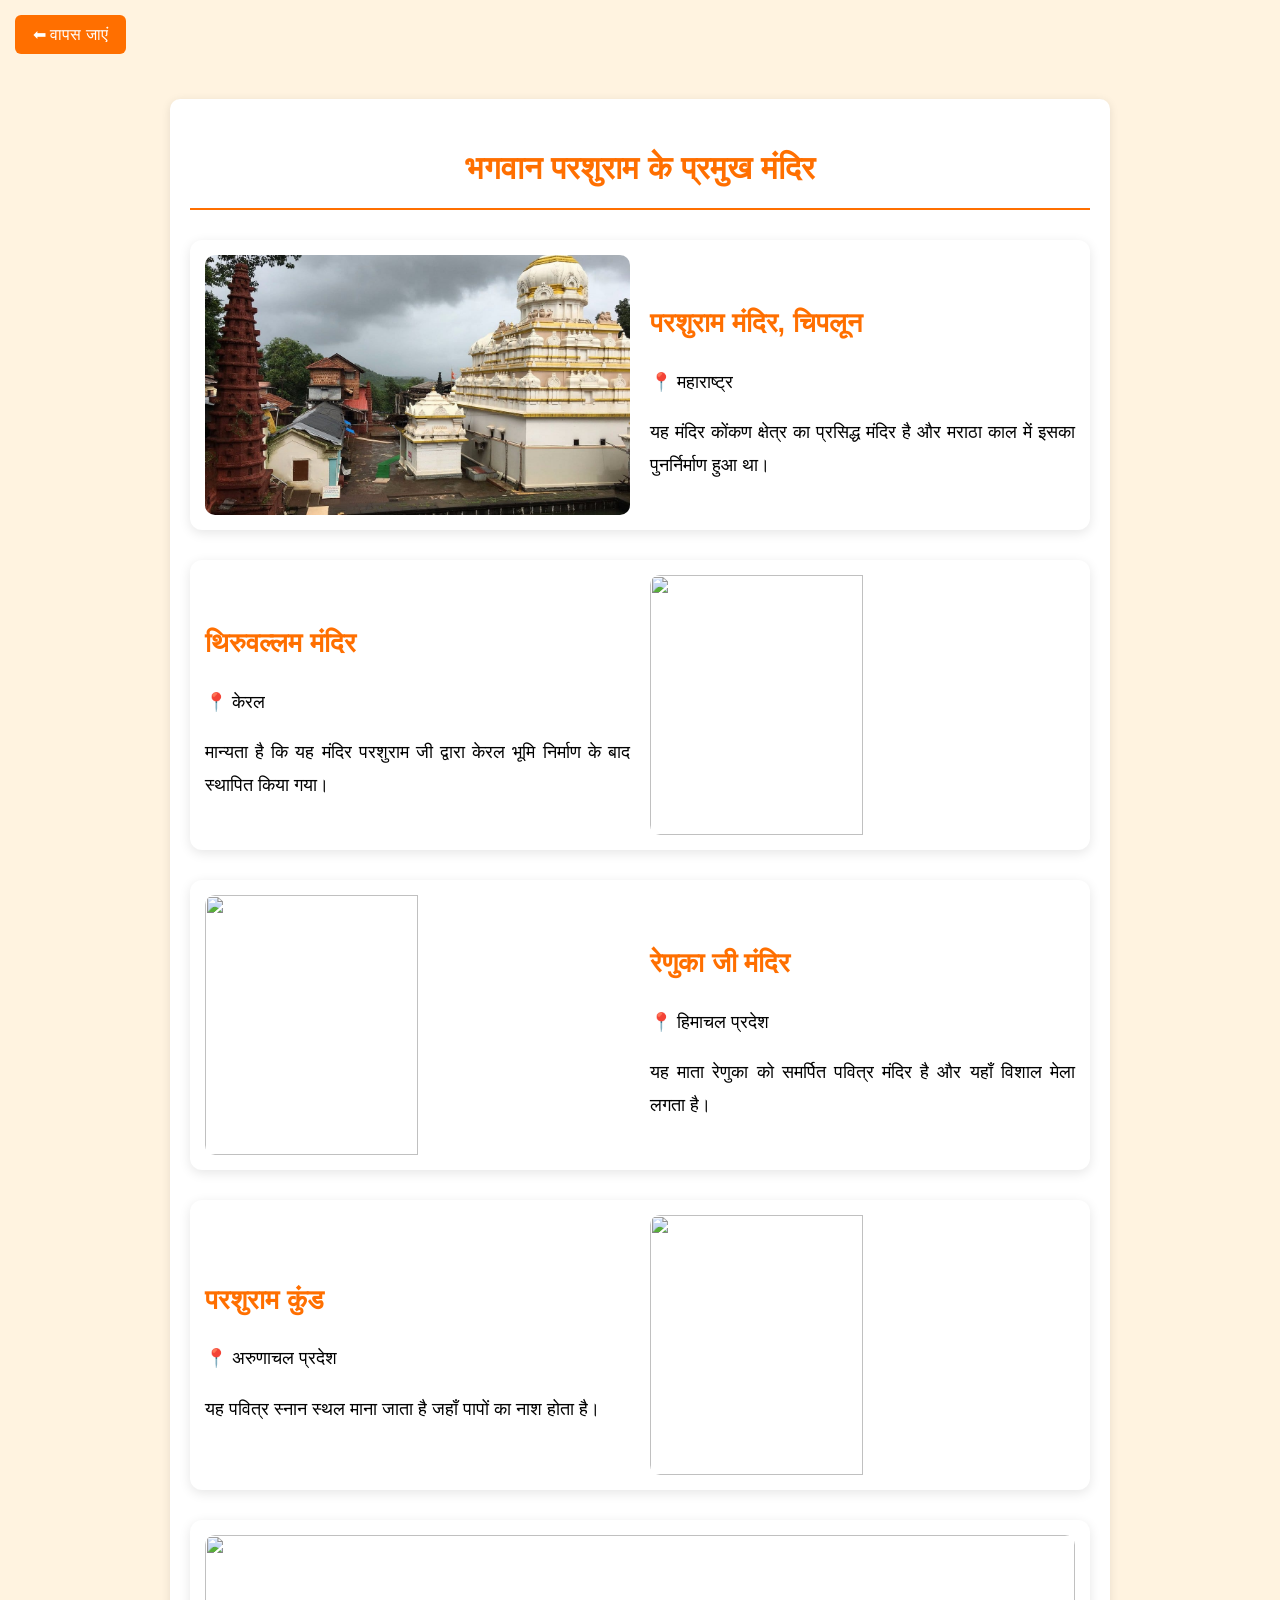
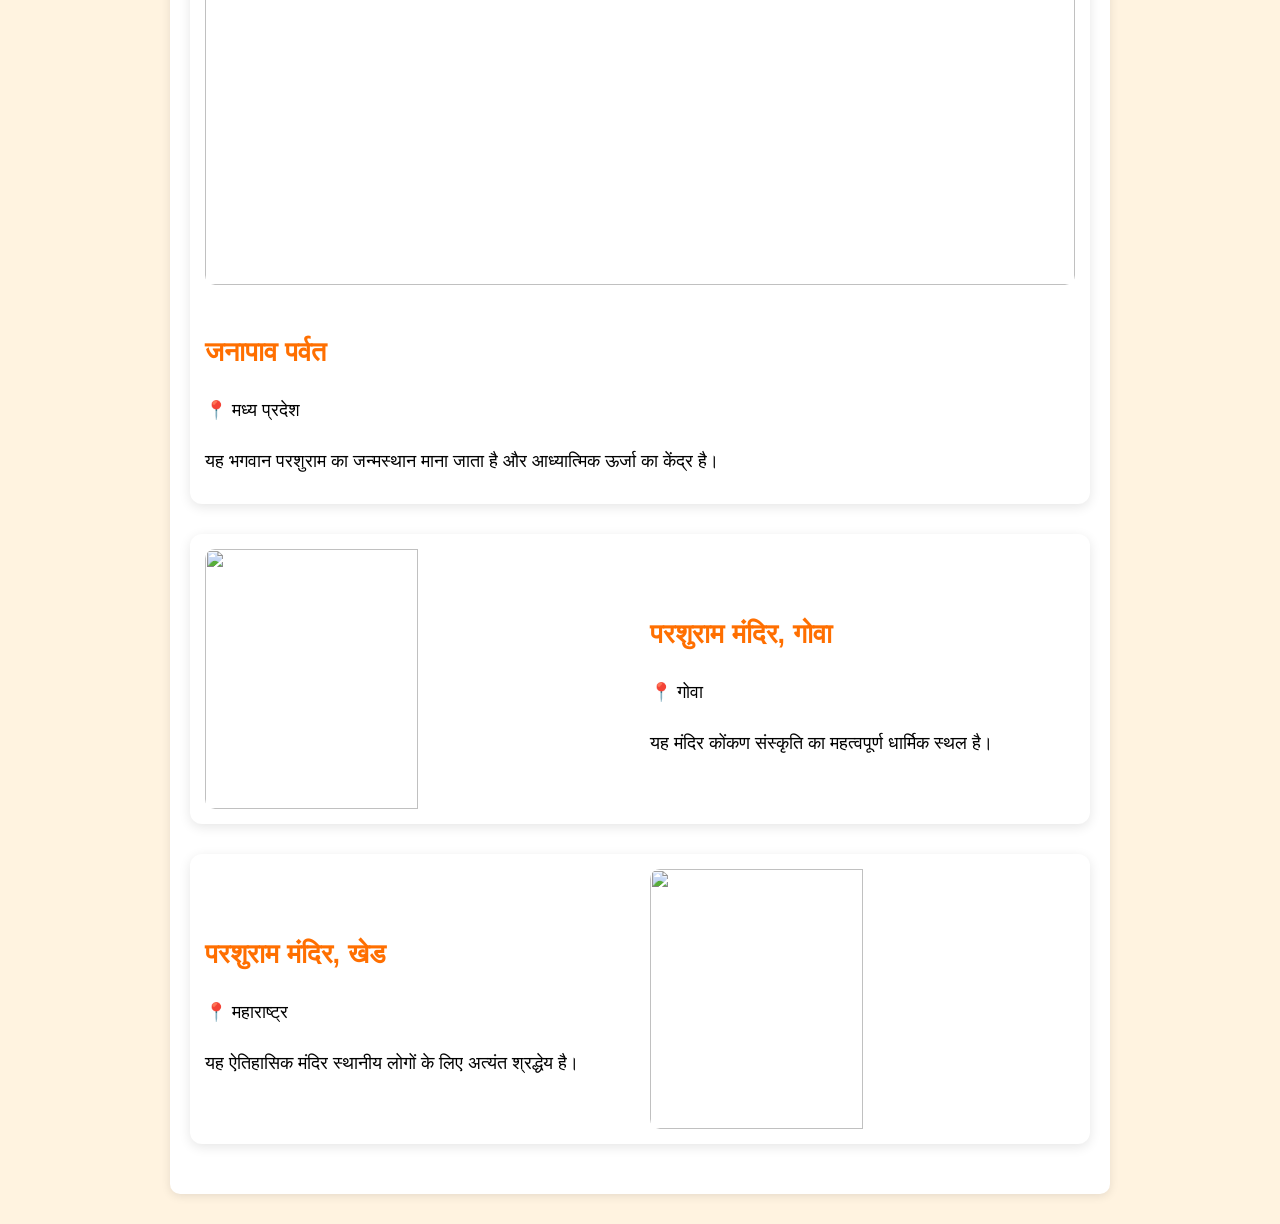
==== mandir.html @ 328f4a94 "Add files via upload" ====
<!DOCTYPE html>
<html lang="hi">
<head>
<meta charset="UTF-8">
<meta name="viewport" content="width=device-width, initial-scale=1.0">
<title>प्रमुख मंदिर</title>
<link rel="stylesheet" href="style.css">
</head>

<body>

<a href="index.html" class="back-btn">⬅ वापस जाएं</a>

<div class="article-container">

<h1 class="article-title">भगवान परशुराम के प्रमुख मंदिर</h1>

<!-- 1 -->
<div class="mandir-row left">
    <img src="IMAGE1MP.jpeg">
    <div class="text">
        <h2>परशुराम मंदिर, चिपलून</h2>
        <p>📍 महाराष्ट्र</p>
        <p>यह मंदिर कोंकण क्षेत्र का प्रसिद्ध मंदिर है और मराठा काल में इसका पुनर्निर्माण हुआ था।</p>
    </div>
</div>

<!-- 2 -->
<div class="mandir-row right">
    <img src="image2.jpeg">
    <div class="text">
        <h2>थिरुवल्लम मंदिर</h2>
        <p>📍 केरल</p>
        <p>मान्यता है कि यह मंदिर परशुराम जी द्वारा केरल भूमि निर्माण के बाद स्थापित किया गया।</p>
    </div>
</div>

<!-- 3 -->
<div class="mandir-row left">
    <img src="image3.jpeg">
    <div class="text">
        <h2>रेणुका जी मंदिर</h2>
        <p>📍 हिमाचल प्रदेश</p>
        <p>यह माता रेणुका को समर्पित पवित्र मंदिर है और यहाँ विशाल मेला लगता है।</p>
    </div>
</div>

<!-- 4 -->
<div class="mandir-row right">
    <img src="image4.jpeg">
    <div class="text">
        <h2>परशुराम कुंड</h2>
        <p>📍 अरुणाचल प्रदेश</p>
        <p>यह पवित्र स्नान स्थल माना जाता है जहाँ पापों का नाश होता है।</p>
    </div>
</div>

<!-- 5 -->
<div class="mandir-full">
    <img src="image5.jpeg">
    <div class="text">
        <h2>जनापाव पर्वत</h2>
        <p>📍 मध्य प्रदेश</p>
        <p>यह भगवान परशुराम का जन्मस्थान माना जाता है और आध्यात्मिक ऊर्जा का केंद्र है।</p>
    </div>
</div>

<!-- 6 -->
<div class="mandir-row left">
    <img src="image6.jpeg">
    <div class="text">
        <h2>परशुराम मंदिर, गोवा</h2>
        <p>📍 गोवा</p>
        <p>यह मंदिर कोंकण संस्कृति का महत्वपूर्ण धार्मिक स्थल है।</p>
    </div>
</div>

<!-- 7 -->
<div class="mandir-row right">
    <img src="image7.jpeg">
    <div class="text">
        <h2>परशुराम मंदिर, खेड</h2>
        <p>📍 महाराष्ट्र</p>
        <p>यह ऐतिहासिक मंदिर स्थानीय लोगों के लिए अत्यंत श्रद्धेय है।</p>
    </div>
</div>

</div>

</body>
</html>
---- style.css ----
body {
    margin: 0;
    font-family: Arial;
    background-color: #fff3e0;
}

/* HEADER */
.header {
    background-color: #ff6f00;
    color: white;
    text-align: center;
    padding: 30px 20px;   /* padding बढ़ा दिया */
    position: relative;
}

.header h1 {
    margin: 0;
}

/* LEFT IMAGE */
.left-img {
    width: 70px;
    height: 70px;
    border-radius: 50%;
    position: absolute;
    left: 30px;  
    top: 15px;
}

.right-box {
    position: absolute;
    right: 30px; 
    top: 15px;
    text-align: center;
}

/* RIGHT IMAGE */
.circle-img {
    width: 70px;
    height: 70px;
    border-radius: 50%;
}

/* NAME */
.made-by {
    color: yellow;
    font-size: 12px;
    margin-top: 5px;
}

/* MAIN BOX */
.main-box h2 {
    text-align: center;
    color: black;
    font-weight: bold;
    font-size: 26px;
    margin-bottom: 20px;

    text-transform: uppercase;
    letter-spacing: 1px;
    text-shadow: 1px 1px 3px rgba(0,0,0,0.3);

    border-bottom: 3px solid #ff6f00;
    display: inline-block;
    padding-bottom: 5px;
}



/* TITLE */
.title {
    text-align: center;
}

/* MASONRY GRID */
.grid {
    display: grid;
    grid-template-columns: repeat(3, 1fr); 
    gap: 20px;
    padding: 20px;
}

/* CARD (CLICKABLE BOX) */
.card {
    display: inline-block;
    width: 100%;
    margin-bottom: 50px;
    text-decoration: none;
    color: black;
    border: 2px solid #ff6f00;
    background-color: white;
    padding: 10px;
    break-inside: avoid;
    box-sizing: border-box;
    text-align: center;
    padding: 8px;
    margin-bottom: 20px;
}


/* IMAGE */
.card img {
    width: 100%;
    height: auto;   
    object-fit: contain; 
    max-height: 250px;
}

/* TEXT */
.card p {
    text-align: center;
    margin: 10px 0 0;
    font-weight: bold;
    font-size: 16px;
    border-bottom: 2px solid #ff6f00;
    display: inline-block;
    padding-bottom: 3px;
}

/* HOVER EFFECT */
.card:hover {
    background-color: #ffe0b2;
    transform: scale(1.02);
    transition: 0.3s;
}



/*index khatam*/

.article-container {
    max-width: 900px;
    margin: 30px auto;
    background: white;
    padding: 25px;
    box-shadow: 0 2px 10px rgba(0,0,0,0.1);
    border-radius: 10px;
    line-height: 1.8;
    font-size: 18px;
}

.article-title {
    text-align: center;
    font-size: 32px;
    margin-bottom: 20px;
    color: #ff6f00;
    border-bottom: 2px solid #ff6f00;
    padding-bottom: 10px;
}

.article-container p {
    margin-bottom: 15px;
    text-align: justify;
    color: black;
    
}

.back-btn {
    display: inline-block;
    margin: 15px;
    padding: 10px 18px;
    background: #ff6f00;
    color: white;
    text-decoration: none;
    border-radius: 6px;
}

.back-btn:hover {
    background: #e65c00;
}

/* ===== ARTICLE PAGE (Wikipedia Style) ===== */
.article-container {
    max-width: 900px;
    margin: 30px auto;
    background: white;
    padding: 25px;
    box-shadow: 0 2px 10px rgba(0,0,0,0.1);
    border-radius: 10px;
    line-height: 1.8;
    font-size: 18px;
}

.article-title {
    text-align: center;
    font-size: 32px;
    margin-bottom: 20px;
    color: #ff6f00;
    border-bottom: 2px solid #ff6f00;
    padding-bottom: 10px;
}

.back-btn {
    display: inline-block;
    margin: 15px;
    padding: 10px 18px;
    background: #ff6f00;
    color: white;
    text-decoration: none;
    border-radius: 6px;
}

.back-btn:hover {
    background: #e65c00;
}

/* BUTTON */
button {
    display: block;
    margin: 20px auto;
    padding: 10px 20px;
    background: #ff6f00;
    color: white;
    border: none;
    border-radius: 6px;
    cursor: pointer;
    font-size: 16px;
    transition: 0.3s;
}


button:hover {
    background: #e65c00;
    transform: scale(1.05);
}

/* ANIMATION FOR SECOND PART */
#part2 {
    animation: fadeIn 0.8s ease-in-out;
}

@keyframes fadeIn {
    from { opacity: 0; transform: translateY(10px); }
    to { opacity: 1; transform: translateY(0); }
}

/* ===== PAGE SWITCH ANIMATION ===== */
#page1, #page2 {
    animation: fadeIn 0.5s ease-in-out;
}

/* SMOOTH FADE */
@keyframes fadeIn {
    from {
        opacity: 0;
        transform: translateY(10px);
    }
    to {
        opacity: 1;
        transform: translateY(0);
    }
}

/* ===== BUTTON POSITION FIX ===== */
button {
    display: inline-block;
    margin: 30px 10px 0;
}

/* RIGHT SIDE BUTTON (AUR DEKHE) */
#page1 button {
    float: right;
}

/* LEFT SIDE BUTTON (WAPAS JAO) */
#page2 button {
    float: left;
}

/* CLEAR FLOAT FIX */
.article-container::after {
    content: "";
    display: block;
    clear: both;
}

/* ===== TEXT IMPROVEMENT ===== */
.article-container p {
    margin-bottom: 12px;
    text-align: justify;
    font-size: 18px;
}

/* PAGE SWITCH ANIMATION */
#page1, #page2 {
    animation: fadeIn 0.5s ease-in-out;
}

@keyframes fadeIn {
    from {
        opacity: 0;
        transform: translateY(10px);
    }
    to {
        opacity: 1;
        transform: translateY(0);
    }
}

/* BUTTON POSITION */
#page1 button {
    float: right;
}

#page2 button {
    float: left;
}

.article-container::after {
    content: "";
    display: block;
    clear: both;
}

/* PAGE SWITCH ANIMATION */
#page1, #page2 {
    animation: fadeIn 0.5s ease-in-out;
}

@keyframes fadeIn {
    from {
        opacity: 0;
        transform: translateY(10px);
    }
    to {
        opacity: 1;
        transform: translateY(0);
    }
}

/* BUTTON POSITION */
#page1 button {
    float: right;
}

#page2 button {
    float: left;
}

.article-container::after {
    content: "";
    display: block;
    clear: both;
}

/* SUBTITLE */
h2 {
    color: #ff6f00;
    margin-bottom: 10px;
}

#page1, #page2 {
    animation: fadeIn 0.5s ease-in-out;
}

@keyframes fadeIn {
    from {opacity:0; transform: translateY(10px);}
    to {opacity:1; transform: translateY(0);}
}

#page1 button { float: right; }
#page2 button { float: left; }

.article-container::after {
    content:"";
    display:block;
    clear:both;
}

/* ===== PAGE LOAD ANIMATION ===== */
body {
    animation: pageFade 0.6s ease-in-out;
}

/* FADE + SLIDE EFFECT */
@keyframes pageFade {
    from {
        opacity: 0;
        transform: translateY(20px);
    }
    to {
        opacity: 1;
        transform: translateY(0);
    }
}

.article-container{
    padding: 20px;
}

/* ROW DESIGN */
.mandir-row{
    display: flex;
    gap: 20px;
    margin: 30px 0;
    align-items: center;
    background: white;
    padding: 15px;
    border-radius: 12px;
    box-shadow: 0 3px 12px rgba(0,0,0,0.1);
}

/* IMAGE */
.mandir-row img{
    width: 50%;
    height: 260px;
    object-fit: cover;
    border-radius: 10px;
}

/* TEXT */
.mandir-row .text{
    width: 50%;
}

/* RIGHT SIDE */
.mandir-row.right{
    flex-direction: row-reverse;
}

/* FULL BLOCK */
.mandir-full{
    margin: 30px 0;
    background: white;
    padding: 15px;
    border-radius: 12px;
    box-shadow: 0 3px 12px rgba(0,0,0,0.1);
}

.mandir-full img{
    width: 100%;
    height: 350px;
    object-fit: cover;
    border-radius: 10px;
}

.mandir-full .text{
    padding-top: 10px;
}

/* TEXT STYLE */
.mandir-row h2,
.mandir-full h2{
    color: #ff6f00;
    margin-bottom: 10px;
}

/* MOBILE */
@media(max-width:768px){
    .mandir-row{
        flex-direction: column !important;
    }

    .mandir-row img,
    .mandir-row .text{
        width: 100%;
    }
}
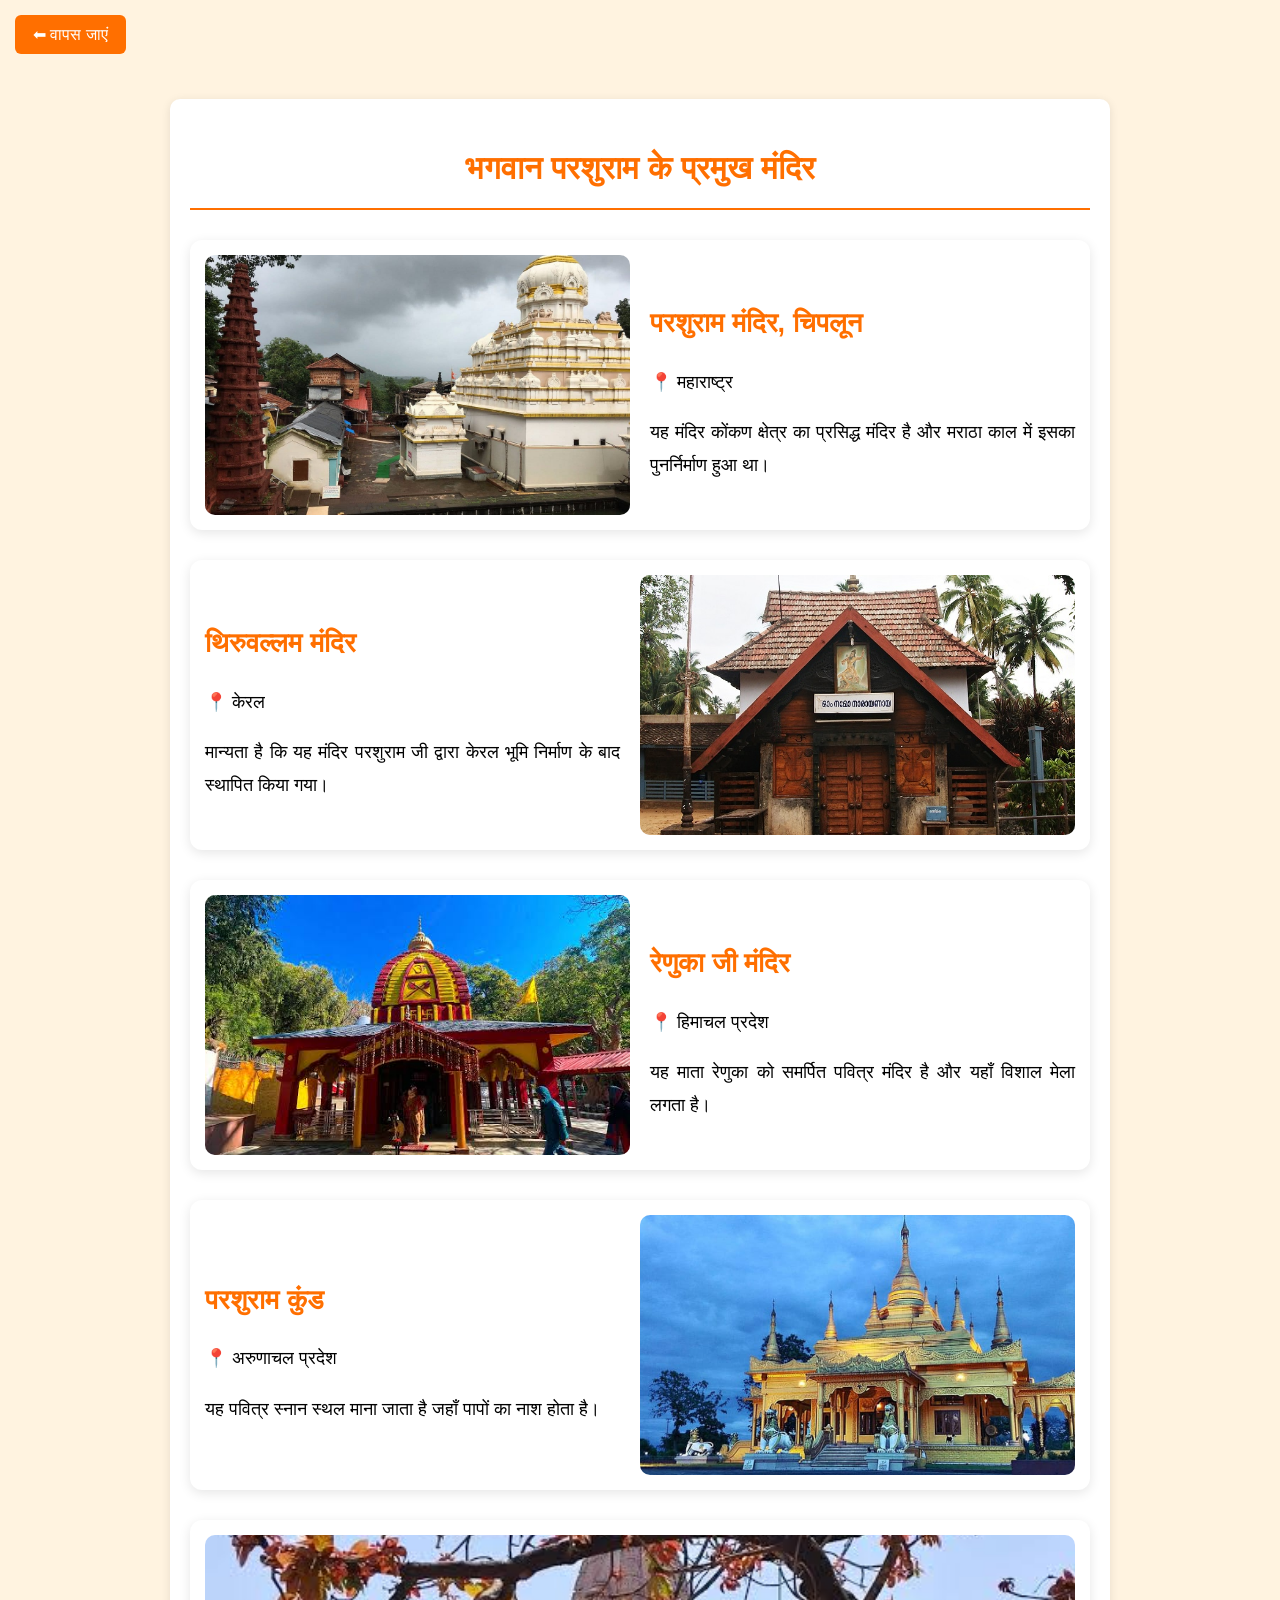
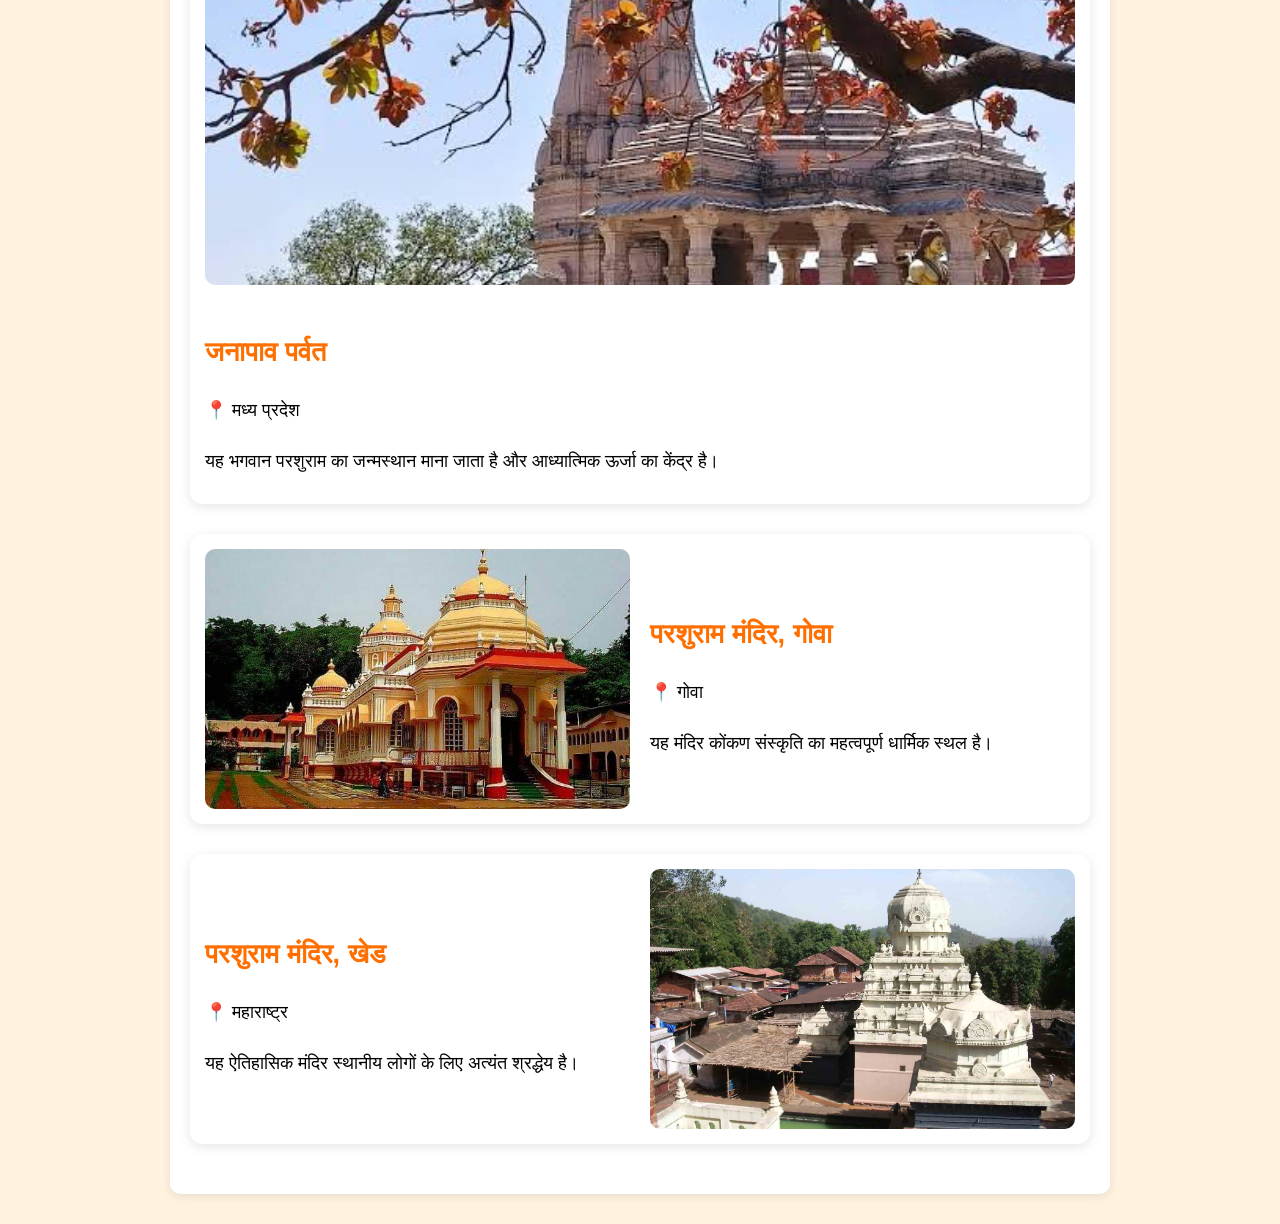
==== commit 306db321: "Update mandir.html" ====
--- a/mandir.html
+++ b/mandir.html
@@ -27,7 +27,7 @@
 
 <!-- 2 -->
 <div class="mandir-row right">
-    <img src="image2.jpeg">
+    <img src="IMAGE2.jpeg">
     <div class="text">
         <h2>थिरुवल्लम मंदिर</h2>
         <p>📍 केरल</p>
@@ -37,7 +37,7 @@
 
 <!-- 3 -->
 <div class="mandir-row left">
-    <img src="image3.jpeg">
+    <img src="IMAGE3.jpeg">
     <div class="text">
         <h2>रेणुका जी मंदिर</h2>
         <p>📍 हिमाचल प्रदेश</p>
@@ -47,7 +47,7 @@
 
 <!-- 4 -->
 <div class="mandir-row right">
-    <img src="image4.jpeg">
+    <img src="IMAGE4.jpeg">
     <div class="text">
         <h2>परशुराम कुंड</h2>
         <p>📍 अरुणाचल प्रदेश</p>
@@ -57,7 +57,7 @@
 
 <!-- 5 -->
 <div class="mandir-full">
-    <img src="image5.jpeg">
+    <img src="IMAGE5.jpeg">
     <div class="text">
         <h2>जनापाव पर्वत</h2>
         <p>📍 मध्य प्रदेश</p>
@@ -67,7 +67,7 @@
 
 <!-- 6 -->
 <div class="mandir-row left">
-    <img src="image6.jpeg">
+    <img src="IMAGE6.jpeg">
     <div class="text">
         <h2>परशुराम मंदिर, गोवा</h2>
         <p>📍 गोवा</p>
@@ -77,7 +77,7 @@
 
 <!-- 7 -->
 <div class="mandir-row right">
-    <img src="image7.jpeg">
+    <img src="IMAGE7.jpeg">
     <div class="text">
         <h2>परशुराम मंदिर, खेड</h2>
         <p>📍 महाराष्ट्र</p>
@@ -88,4 +88,4 @@
 </div>
 
 </body>
-</html>+</html>
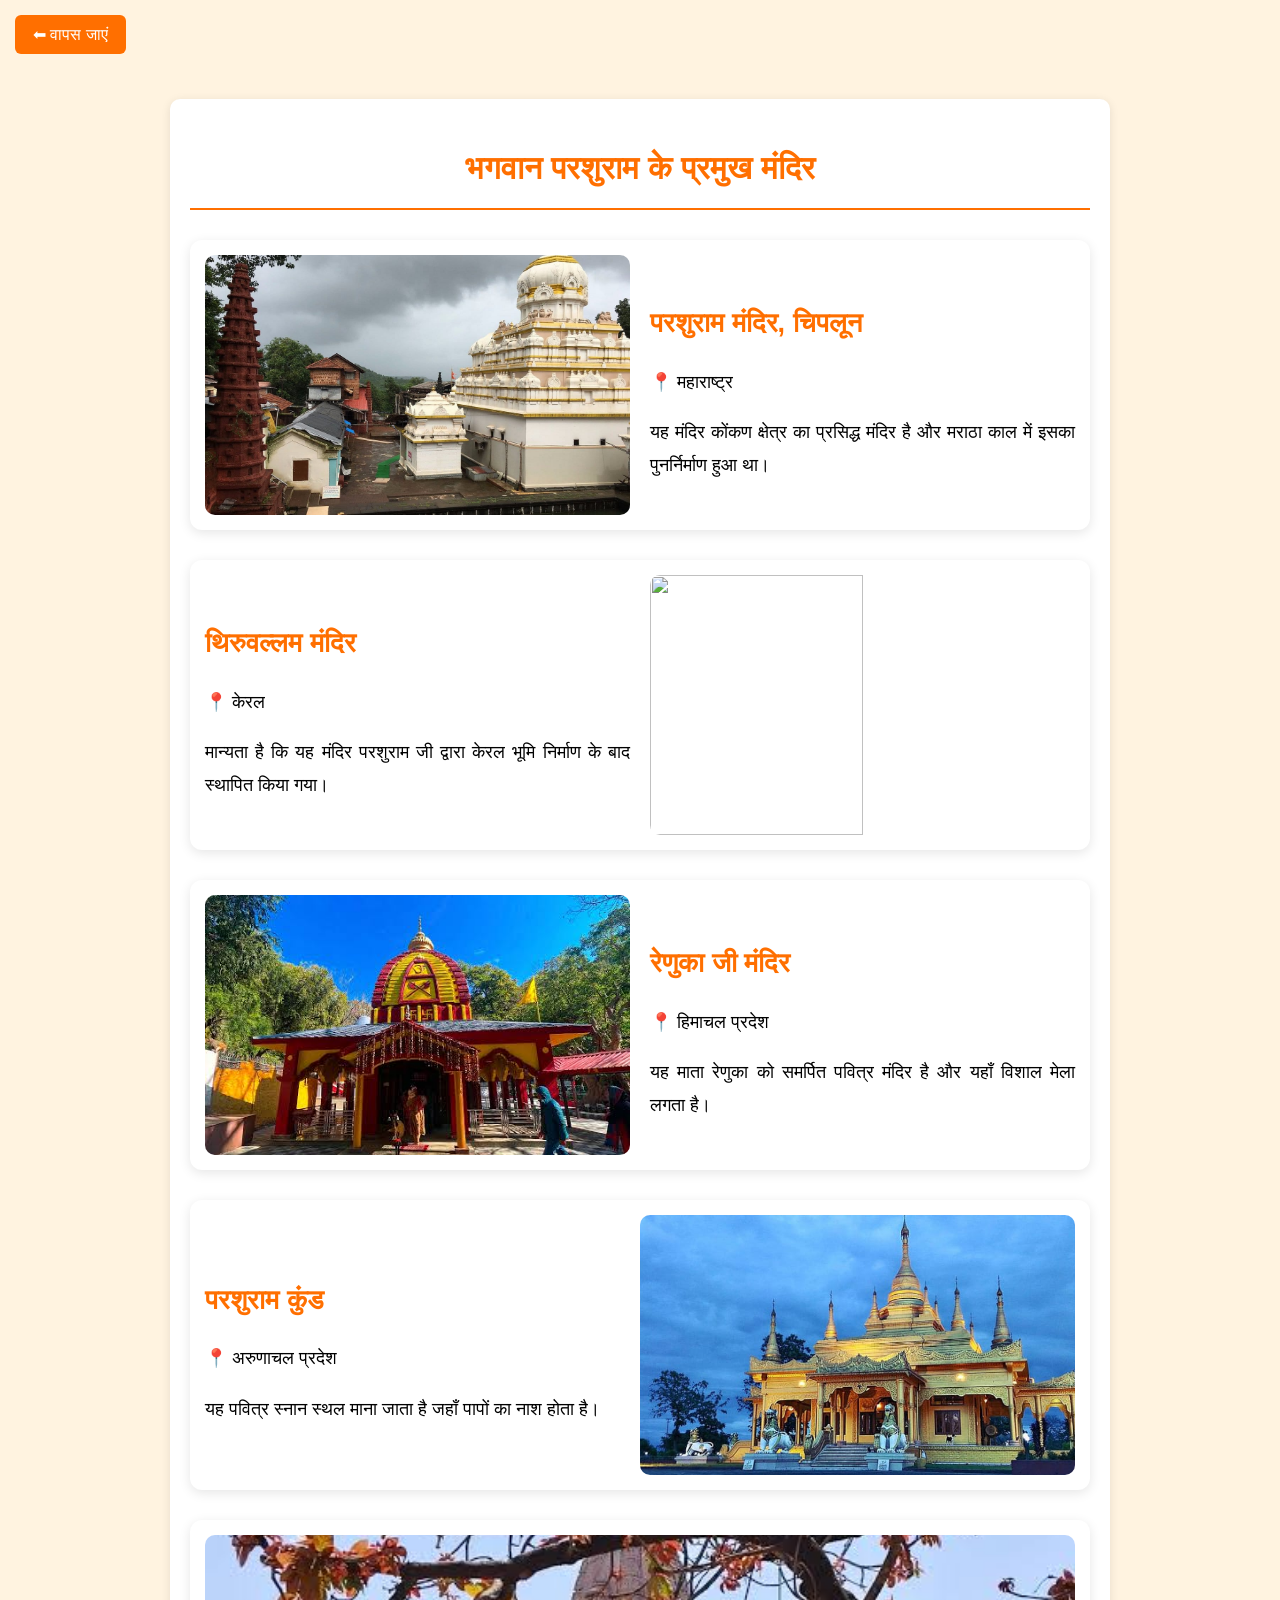
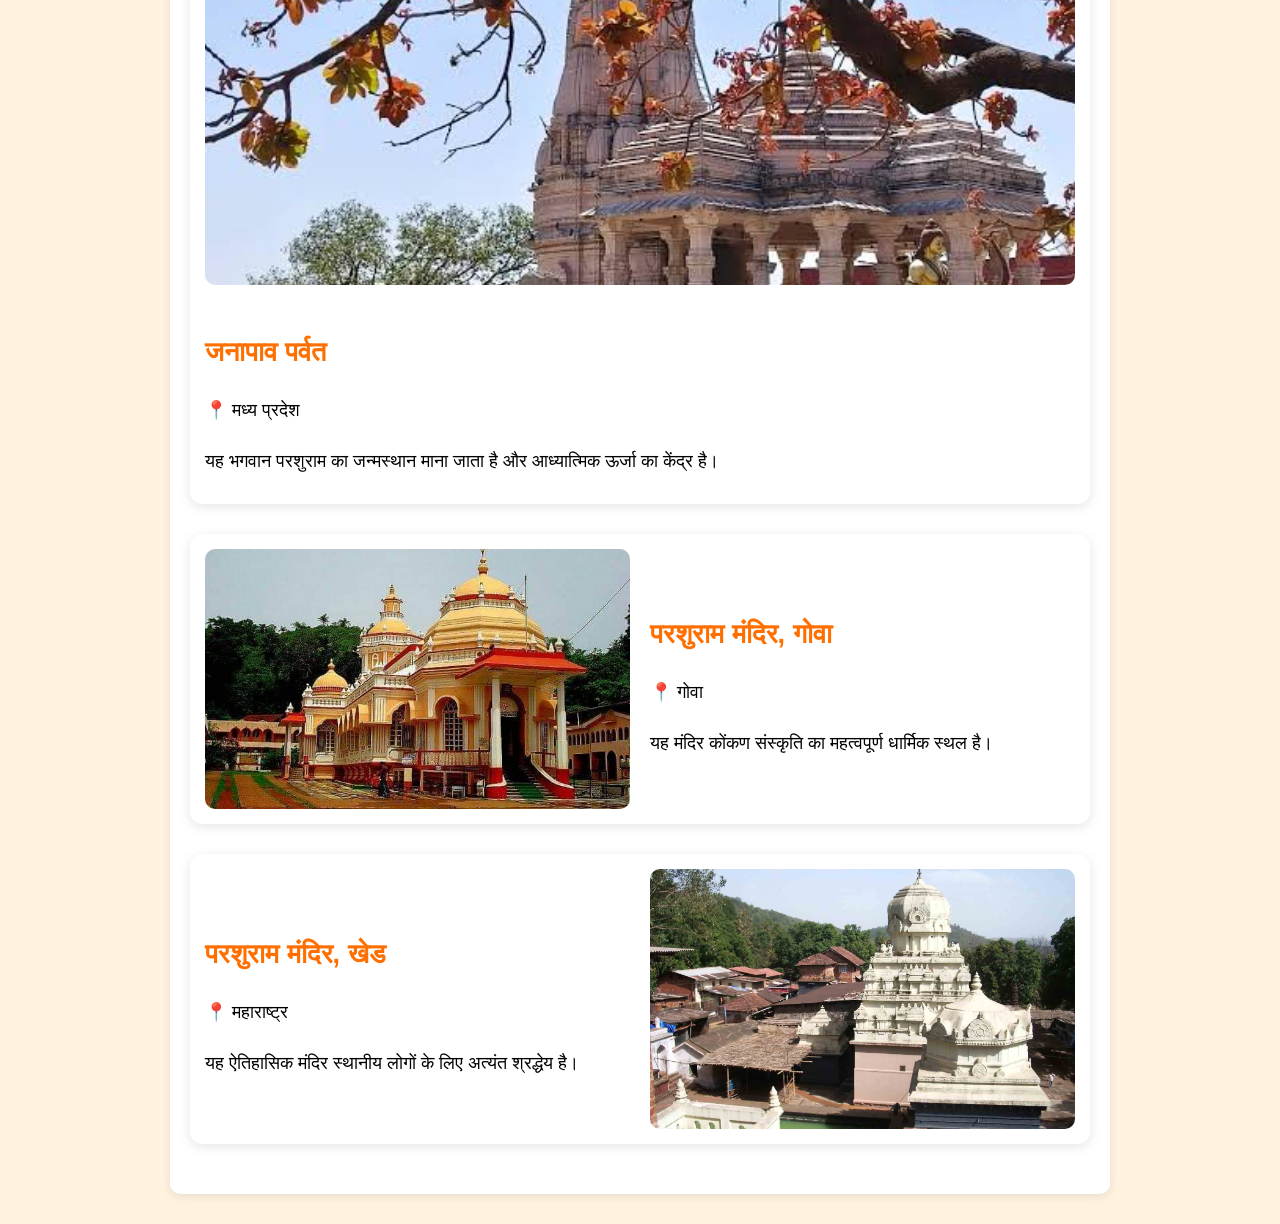
==== commit 42b5550c: "Add files via upload" ====
--- a/mandir.html
+++ b/mandir.html
@@ -27,7 +27,7 @@
 
 <!-- 2 -->
 <div class="mandir-row right">
-    <img src="IMAGE2.jpeg">
+    <img src="IMAGE2MANDIR.jpeg">
     <div class="text">
         <h2>थिरुवल्लम मंदिर</h2>
         <p>📍 केरल</p>
@@ -88,4 +88,4 @@
 </div>
 
 </body>
-</html>
+</html>
